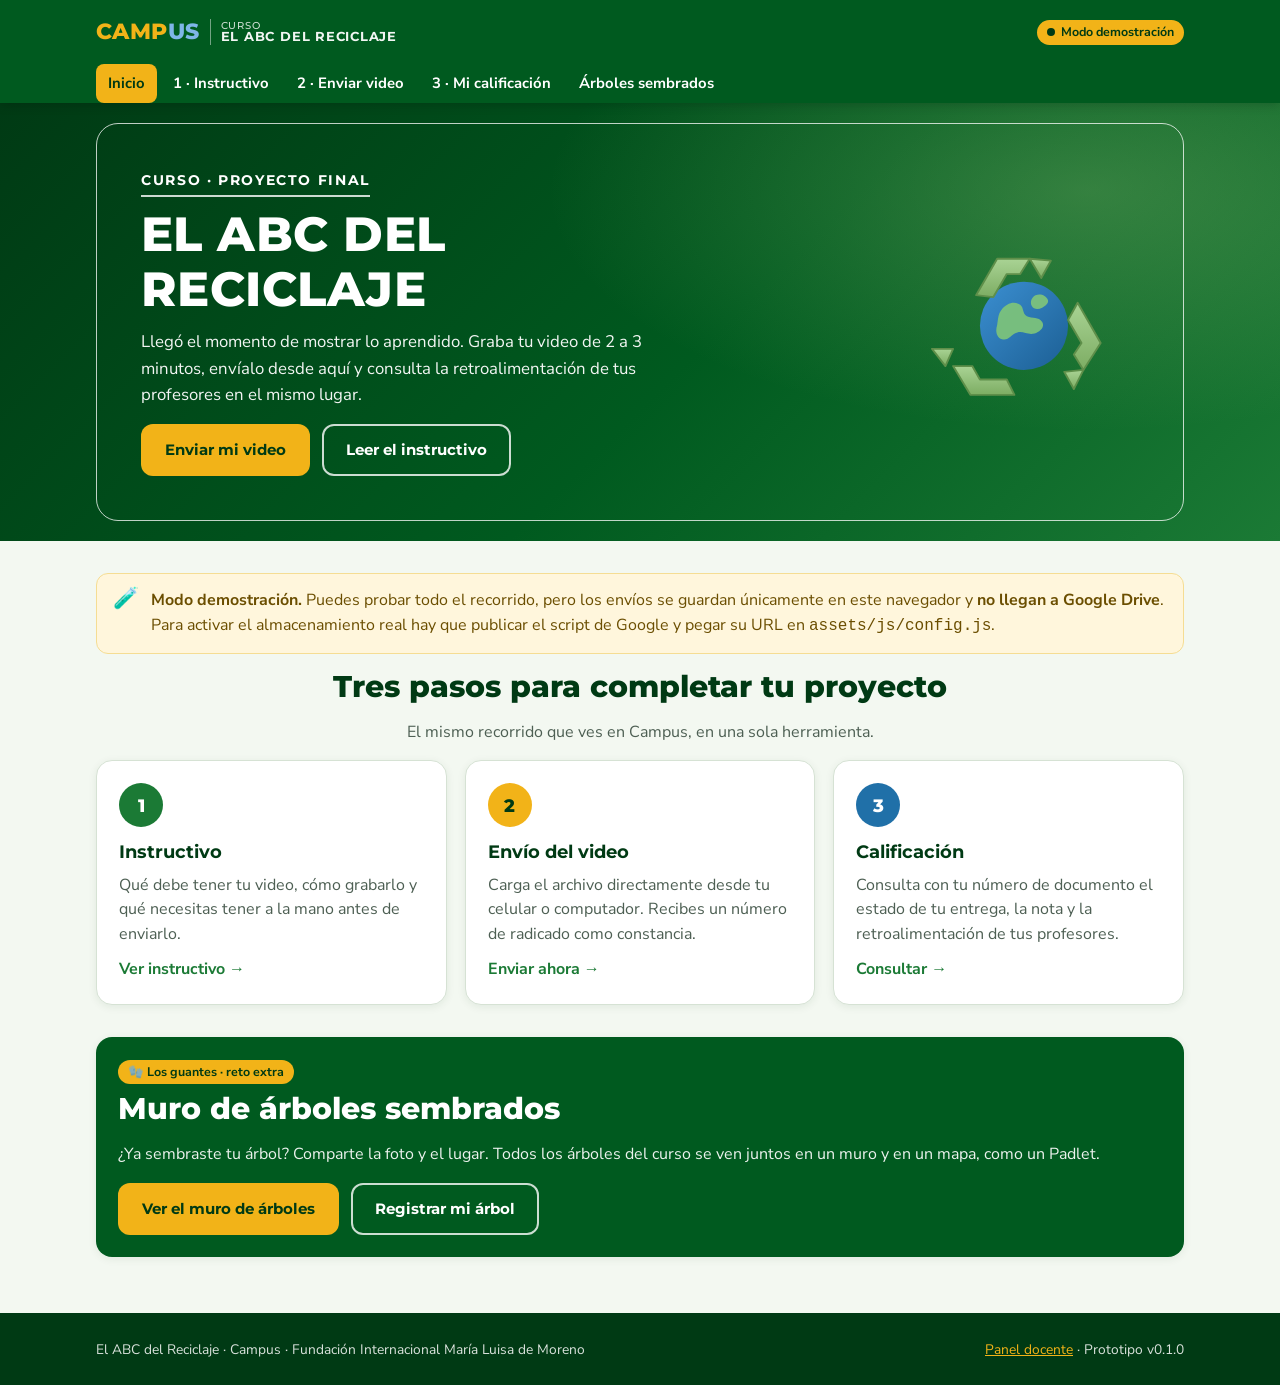
==== index.html @ ba737701 "Prototipo inicial: entrega de videos del proyecto final, calificación, muro de árboles y backend App" ====
<!doctype html>
<html lang="es">
<head>
  <meta charset="utf-8">
  <meta name="viewport" content="width=device-width, initial-scale=1">
  <title>Proyecto Final · El ABC del Reciclaje</title>
  <meta name="description" content="Entrega del video del proyecto final del curso El ABC del Reciclaje: instructivo, envío y consulta de calificación.">
  <link rel="icon" href="assets/img/favicon.svg" type="image/svg+xml">
  <link rel="preconnect" href="https://fonts.googleapis.com">
  <link rel="preconnect" href="https://fonts.gstatic.com" crossorigin>
  <link href="https://fonts.googleapis.com/css2?family=Montserrat:wght@600;700;800&family=Nunito+Sans:wght@400;600;700&display=swap" rel="stylesheet">
  <link rel="stylesheet" href="assets/css/styles.css">
</head>
<body>
  <a class="salto-contenido" href="#contenido">Ir al contenido</a>
  <header class="cabecera" data-cabecera></header>

  <main id="contenido">
    <section class="heroe">
      <div class="contenedor">
        <div class="heroe__marco">
          <div>
            <span class="heroe__sobretitulo">Curso · Proyecto final</span>
            <h1>El ABC del<br>Reciclaje</h1>
            <p>Llegó el momento de mostrar lo aprendido. Graba tu video de 2 a 3 minutos, envíalo desde aquí y consulta la retroalimentación de tus profesores en el mismo lugar.</p>
            <div class="heroe__acciones">
              <a class="btn btn--acento" href="envio.html">Enviar mi video</a>
              <a class="btn btn--contorno" href="instructivo.html">Leer el instructivo</a>
            </div>
          </div>
          <img class="heroe__icono" src="assets/img/reciclaje.svg" alt="">
        </div>
      </div>
    </section>

    <section class="seccion">
      <div class="contenedor">
        <div data-aviso-modo></div>
        <div data-fecha-limite></div>
        <h2 class="texto-centro">Tres pasos para completar tu proyecto</h2>
        <p class="texto-centro texto-suave mb-2">El mismo recorrido que ves en Campus, en una sola herramienta.</p>
        <div class="rejilla rejilla--3">
          <a class="tarjeta paso" href="instructivo.html">
            <span class="paso__numero">1</span>
            <h3>Instructivo</h3>
            <p>Qué debe tener tu video, cómo grabarlo y qué necesitas tener a la mano antes de enviarlo.</p>
            <span class="paso__cta">Ver instructivo →</span>
          </a>
          <a class="tarjeta paso" href="envio.html">
            <span class="paso__numero paso__numero--acento">2</span>
            <h3>Envío del video</h3>
            <p>Carga el archivo directamente desde tu celular o computador. Recibes un número de radicado como constancia.</p>
            <span class="paso__cta">Enviar ahora →</span>
          </a>
          <a class="tarjeta paso" href="calificacion.html">
            <span class="paso__numero paso__numero--azul">3</span>
            <h3>Calificación</h3>
            <p>Consulta con tu número de documento el estado de tu entrega, la nota y la retroalimentación de tus profesores.</p>
            <span class="paso__cta">Consultar →</span>
          </a>
        </div>
      </div>
    </section>

    <section class="seccion" style="padding-top:0">
      <div class="contenedor">
        <div class="tarjeta tarjeta--verde" style="display:grid;gap:16px;grid-template-columns:1fr;align-items:center">
          <div>
            <span class="chip chip--demo" style="margin-bottom:8px">🧤 Los guantes · reto extra</span>
            <h2>Muro de árboles sembrados</h2>
            <p style="margin:0;opacity:.92">¿Ya sembraste tu árbol? Comparte la foto y el lugar. Todos los árboles del curso se ven juntos en un muro y en un mapa, como un Padlet.</p>
          </div>
          <div class="acciones">
            <a class="btn btn--acento" href="arboles.html">Ver el muro de árboles</a>
            <a class="btn btn--contorno" href="arboles.html#registrar">Registrar mi árbol</a>
          </div>
        </div>
      </div>
    </section>
  </main>

  <footer class="pie-pagina" data-pie></footer>

  <script src="assets/js/config.js"></script>
  <script src="assets/js/demo-store.js"></script>
  <script src="assets/js/api.js"></script>
  <script src="assets/js/ui.js"></script>
  <script>
    (async function () {
      const estado = await UI.iniciarPagina("inicio");
      const C = window.ABC_CONFIG;
      const aviso = document.querySelector("[data-aviso-modo]");
      if (estado.modo === "demo") {
        aviso.innerHTML = '<div class="aviso aviso--alerta mb-2"><span class="aviso__icono">🧪</span><div><p><strong>Modo demostración.</strong> Puedes probar todo el recorrido, pero los envíos se guardan únicamente en este navegador y <strong>no llegan a Google Drive</strong>. Para activar el almacenamiento real hay que publicar el script de Google y pegar su URL en <code>assets/js/config.js</code>.</p></div></div>';
      } else if (estado.modo === "error") {
        aviso.innerHTML = '<div class="aviso aviso--error mb-2"><span class="aviso__icono">⚠️</span><div><p><strong>No se pudo contactar el servidor de envíos.</strong> Puedes leer el instructivo; intenta enviar más tarde.</p></div></div>';
      }
      if (C.FECHA_LIMITE) {
        const f = new Date(C.FECHA_LIMITE);
        if (!isNaN(f)) {
          document.querySelector("[data-fecha-limite]").innerHTML =
            '<div class="aviso aviso--info mb-2"><span class="aviso__icono">📅</span><div><p><strong>Fecha límite de entrega:</strong> ' +
            f.toLocaleDateString("es-CO", { weekday: "long", year: "numeric", month: "long", day: "numeric" }) + '.</p></div></div>';
        }
      }
    })();
  </script>
</body>
</html>
---- assets/css/styles.css ----
/* ==========================================================================
   El ABC del Reciclaje · Proyecto Final
   Línea gráfica tomada del banner del curso (Campus · FIMLM):
   verde profundo de fondo, titulares blancos en mayúscula sostenida,
   amarillo y azul del wordmark "CAMPUS", verde claro del símbolo de reciclaje.
   ========================================================================== */

:root {
  /* Paleta */
  --verde-900: #003a14;
  --verde-800: #004a1a;
  --verde-700: #005a1f;   /* fondo del banner */
  --verde-600: #1b7a35;
  --verde-500: #2a9447;
  --verde-300: #88b870;   /* flechas del símbolo de reciclaje */
  --verde-200: #bfe0b0;
  --verde-100: #e4f2dd;
  --verde-50:  #f3f8f1;
  --amarillo:  #f2b318;   /* "CAMP" del wordmark */
  --amarillo-oscuro: #c98e07;
  --azul:      #2070a8;   /* "US" del wordmark y el globo */
  --azul-claro:#e3eef8;
  --rojo:      #c0392b;
  --rojo-claro:#fbe9e7;
  --naranja:   #d9741c;
  --naranja-claro:#fdf0e2;
  --blanco:    #ffffff;
  --crema:     #f8f8f8;
  --texto:     #14261a;
  --texto-suave:#4d5f53;
  --borde:     #d6e2d4;
  --sombra:    0 6px 24px rgba(0, 58, 20, 0.10);
  --sombra-suave: 0 2px 8px rgba(0, 58, 20, 0.08);
  --radio:     16px;
  --radio-sm:  10px;
  --fuente-titulo: "Montserrat", "Segoe UI", Arial, sans-serif;
  --fuente-texto: "Nunito Sans", "Segoe UI", Arial, sans-serif;
  --ancho-max: 1120px;
  --gutter: 16px;
}

*,
*::before,
*::after { box-sizing: border-box; }

html { scroll-behavior: smooth; -webkit-text-size-adjust: 100%; }

body {
  margin: 0;
  overflow-x: hidden;
  font-family: var(--fuente-texto);
  font-size: 16px;
  line-height: 1.55;
  color: var(--texto);
  background: var(--verde-50);
  min-height: 100vh;
  display: flex;
  flex-direction: column;
}

h1, h2, h3, h4 {
  font-family: var(--fuente-titulo);
  line-height: 1.15;
  margin: 0 0 0.5em;
  color: var(--verde-900);
}
h1 { font-size: clamp(1.9rem, 4.5vw, 3rem); font-weight: 800; text-transform: uppercase; letter-spacing: 0.01em; }
h2 { font-size: clamp(1.4rem, 3vw, 1.9rem); font-weight: 800; }
h3 { font-size: 1.15rem; font-weight: 700; }
p { margin: 0 0 1em; }
a { color: var(--verde-600); }
a:hover { color: var(--verde-800); }
img { max-width: 100%; height: auto; display: block; }

.oculto, [hidden] { display: none !important; }
.sr-only {
  position: absolute; width: 1px; height: 1px; padding: 0; margin: -1px;
  overflow: hidden; clip: rect(0, 0, 0, 0); white-space: nowrap; border: 0;
}
.salto-contenido {
  position: absolute; left: -999px; top: 8px; background: var(--amarillo);
  color: var(--verde-900); padding: 8px 14px; border-radius: 8px; z-index: 1000; font-weight: 700;
}
.salto-contenido:focus { left: 8px; }

.contenedor {
  width: 100%;
  max-width: var(--ancho-max);
  margin: 0 auto;
  padding-left: var(--gutter);
  padding-right: var(--gutter);
}

main { flex: 1; }
.seccion { padding: 32px 0; }
.seccion--estrecha { max-width: 760px; margin: 0 auto; }

/* --------------------------------------------------------------------------
   Cabecera
   -------------------------------------------------------------------------- */
.cabecera {
  background: var(--verde-700);
  color: var(--blanco);
  position: sticky;
  top: 0;
  z-index: 50;
  box-shadow: 0 2px 10px rgba(0,0,0,0.18);
}
.cabecera__barra {
  display: flex; align-items: center; justify-content: space-between;
  gap: 16px; min-height: 64px;
}
.marca {
  display: flex; align-items: center; gap: 10px; text-decoration: none; color: var(--blanco); min-width: 0; flex: 1 1 auto;
}
.cabecera__acciones { display: flex; align-items: center; gap: 8px; flex-shrink: 0; }
.chip__corto { display: none; }
@media (max-width: 520px) {
  .marca { gap: 8px; }
  .marca__wordmark { font-size: 1.1rem; }
  .marca__curso { font-size: 0.66rem; }
  .chip { font-size: 0.72rem; padding: 3px 8px; white-space: nowrap; }
  .chip__largo { display: none; }
  .chip__corto { display: inline; }
}
.marca__wordmark {
  font-family: var(--fuente-titulo); font-weight: 800; font-size: 1.35rem; letter-spacing: 0.02em; line-height: 1;
}
.marca__wordmark .camp { color: var(--amarillo); }
.marca__wordmark .us   { color: #7fb6e8; }
.marca__sep { width: 1px; height: 26px; background: rgba(255,255,255,0.45); }
.marca__curso {
  font-family: var(--fuente-titulo); font-weight: 700; font-size: 0.8rem; text-transform: uppercase;
  letter-spacing: 0.06em; line-height: 1.1; opacity: 0.95;
}
.marca__curso small { display: block; font-weight: 500; letter-spacing: 0.08em; font-size: 0.62rem; opacity: 0.85; }
.marca__logo { width: 34px; height: 34px; border-radius: 50%; background: var(--blanco); object-fit: contain; }

.nav { display: none; }
.nav__lista { list-style: none; margin: 0; padding: 0; display: flex; gap: 4px; }
.nav__enlace {
  display: inline-block; padding: 8px 12px; border-radius: 8px; color: var(--blanco);
  text-decoration: none; font-weight: 700; font-size: 0.93rem;
}
.nav__enlace:hover { background: rgba(255,255,255,0.12); color: var(--blanco); }
.nav__enlace[aria-current="page"] { background: var(--amarillo); color: var(--verde-900); }

.menu-boton {
  display: inline-flex; align-items: center; justify-content: center;
  width: 44px; height: 44px; border-radius: 10px; border: 1px solid rgba(255,255,255,0.4);
  background: transparent; color: var(--blanco); cursor: pointer;
}
.menu-boton svg { width: 24px; height: 24px; }

.nav--abierta { display: block; padding-bottom: 12px; }
.nav--abierta .nav__lista { flex-direction: column; }
.nav--abierta .nav__enlace { display: block; }

@media (min-width: 880px) {
  .nav { display: block; }
  .menu-boton { display: none; }
}

/* Chip de estado de conexión */
.chip {
  display: inline-flex; align-items: center; gap: 6px; padding: 4px 10px;
  border-radius: 999px; font-size: 0.78rem; font-weight: 700; line-height: 1.3;
}
.chip__punto { width: 8px; height: 8px; border-radius: 50%; background: currentColor; }
.chip--demo { background: var(--amarillo); color: var(--verde-900); }
.chip--ok   { background: var(--verde-200); color: var(--verde-900); }
.chip--error{ background: var(--rojo-claro); color: var(--rojo); }

/* --------------------------------------------------------------------------
   Héroe (inspirado en el banner con marco blanco redondeado)
   -------------------------------------------------------------------------- */
.heroe {
  background:
    radial-gradient(900px 400px at 85% 20%, rgba(136,184,112,0.35), transparent 60%),
    linear-gradient(135deg, var(--verde-900) 0%, var(--verde-700) 55%, var(--verde-600) 100%);
  color: var(--blanco);
  padding: 20px 0;
}
.heroe__marco {
  border: 1.5px solid rgba(255,255,255,0.75);
  border-radius: 22px;
  padding: clamp(22px, 4vw, 44px);
  display: grid;
  gap: 24px;
  align-items: center;
}
.heroe__sobretitulo {
  display: inline-block; font-family: var(--fuente-titulo); font-weight: 700; font-size: 0.85rem;
  letter-spacing: 0.12em; text-transform: uppercase; padding-bottom: 4px;
  border-bottom: 2px solid rgba(255,255,255,0.8); margin-bottom: 10px;
}
.heroe h1 { color: var(--blanco); margin-bottom: 12px; }
.heroe p { font-size: 1.05rem; max-width: 56ch; opacity: 0.95; }
.heroe__acciones { display: flex; flex-wrap: wrap; gap: 12px; margin-top: 8px; }
.heroe__icono { width: min(230px, 50vw); margin: 0 auto; }
@media (min-width: 780px) {
  .heroe__marco { grid-template-columns: 1.4fr 1fr; }
  .heroe__icono { margin: 0 0 0 auto; }
}

/* --------------------------------------------------------------------------
   Botones
   -------------------------------------------------------------------------- */
.btn {
  display: inline-flex; align-items: center; justify-content: center; gap: 8px;
  padding: 12px 22px; border-radius: 12px; border: 2px solid transparent;
  font-family: var(--fuente-titulo); font-weight: 700; font-size: 0.95rem;
  text-decoration: none; cursor: pointer; transition: transform .08s ease, box-shadow .15s ease, background .15s ease;
  min-height: 46px;
}
.btn:active { transform: translateY(1px); }
.btn:focus-visible { outline: 3px solid var(--azul); outline-offset: 2px; }
.btn:disabled, .btn[aria-disabled="true"] { opacity: 0.55; cursor: not-allowed; }
.btn--primario { background: var(--verde-600); color: var(--blanco); }
.btn--primario:hover { background: var(--verde-700); color: var(--blanco); box-shadow: var(--sombra-suave); }
.btn--acento { background: var(--amarillo); color: var(--verde-900); }
.btn--acento:hover { background: #ffc531; color: var(--verde-900); box-shadow: var(--sombra-suave); }
.btn--contorno { background: transparent; color: var(--blanco); border-color: rgba(255,255,255,0.8); }
.btn--contorno:hover { background: rgba(255,255,255,0.12); color: var(--blanco); }
.btn--secundario { background: var(--blanco); color: var(--verde-700); border-color: var(--verde-200); }
.btn--secundario:hover { background: var(--verde-100); color: var(--verde-900); }
.btn--peligro { background: var(--rojo-claro); color: var(--rojo); }
.btn--pequeno { padding: 8px 14px; min-height: 36px; font-size: 0.85rem; border-radius: 9px; }
.btn--bloque { width: 100%; }
.btn svg { width: 18px; height: 18px; }

/* --------------------------------------------------------------------------
   Tarjetas y pasos
   -------------------------------------------------------------------------- */
.tarjeta {
  background: var(--blanco); border-radius: var(--radio); box-shadow: var(--sombra-suave);
  padding: 22px; border: 1px solid var(--borde);
}
.tarjeta--destacada { border-top: 5px solid var(--amarillo); }
.tarjeta--verde { background: var(--verde-700); color: var(--blanco); border: none; }
.tarjeta--verde h2, .tarjeta--verde h3 { color: var(--blanco); }

.rejilla { display: grid; gap: 18px; }
.rejilla--3 { grid-template-columns: 1fr; }
.rejilla--2 { grid-template-columns: 1fr; }
@media (min-width: 680px) { .rejilla--3 { grid-template-columns: repeat(3, 1fr); } .rejilla--2 { grid-template-columns: repeat(2, 1fr); } }

.paso {
  position: relative; display: flex; flex-direction: column; gap: 10px; height: 100%;
  text-decoration: none; color: var(--texto); transition: transform .12s ease, box-shadow .12s ease;
}
.paso:hover { transform: translateY(-3px); box-shadow: var(--sombra); color: var(--texto); }
.paso__numero {
  width: 44px; height: 44px; border-radius: 50%; display: grid; place-items: center;
  background: var(--verde-600); color: var(--blanco); font-family: var(--fuente-titulo); font-weight: 800; font-size: 1.1rem;
}
.paso__numero--acento { background: var(--amarillo); color: var(--verde-900); }
.paso__numero--azul { background: var(--azul); }
.paso h3 { margin: 4px 0 0; }
.paso p { color: var(--texto-suave); margin: 0; }
.paso__cta { margin-top: auto; font-weight: 700; color: var(--verde-600); }

/* Insignias de la estrategia de "cobertura" */
.insignias { display: grid; grid-template-columns: repeat(3, 1fr); gap: 12px; }
@media (min-width: 680px) { .insignias { grid-template-columns: repeat(6, 1fr); } }
.insignia {
  background: var(--verde-100); border-radius: 14px; padding: 14px 10px; text-align: center;
  border: 1px solid var(--verde-200);
}
.insignia--activa { background: var(--amarillo); border-color: var(--amarillo-oscuro); }
.insignia__icono { font-size: 1.8rem; line-height: 1; margin-bottom: 6px; }
.insignia strong { display: block; font-family: var(--fuente-titulo); font-size: 0.82rem; color: var(--verde-900); }
.insignia span { font-size: 0.74rem; color: var(--texto-suave); line-height: 1.3; display: block; }

/* --------------------------------------------------------------------------
   Formularios
   -------------------------------------------------------------------------- */
.formulario { display: grid; gap: 18px; }
.campo { display: grid; gap: 6px; }
.campo label, .campo > .etiqueta { font-weight: 700; font-size: 0.93rem; color: var(--verde-900); }
.campo .ayuda { font-size: 0.82rem; color: var(--texto-suave); margin: 0; }
.campo .obligatorio { color: var(--rojo); margin-left: 2px; }
.campo input[type="text"], .campo input[type="email"], .campo input[type="tel"], .campo input[type="url"],
.campo input[type="number"], .campo input[type="password"], .campo select, .campo textarea {
  width: 100%; padding: 12px 14px; border: 1.5px solid var(--borde); border-radius: var(--radio-sm);
  font: inherit; color: var(--texto); background: var(--blanco); min-height: 46px;
  transition: border-color .12s ease, box-shadow .12s ease;
}
.campo textarea { min-height: 100px; resize: vertical; }
.campo input:focus, .campo select:focus, .campo textarea:focus {
  outline: none; border-color: var(--verde-500); box-shadow: 0 0 0 3px rgba(42,148,71,0.18);
}
.campo input[aria-invalid="true"], .campo select[aria-invalid="true"], .campo textarea[aria-invalid="true"] {
  border-color: var(--rojo); box-shadow: 0 0 0 3px rgba(192,57,43,0.12);
}
.campo .error { color: var(--rojo); font-size: 0.83rem; font-weight: 600; margin: 0; min-height: 1em; }
.campo--fila { display: grid; gap: 18px; }
@media (min-width: 640px) { .campo--fila { grid-template-columns: 1fr 1fr; } }
.campo--check { display: flex; gap: 10px; align-items: flex-start; }
.campo--check input { width: 20px; height: 20px; margin-top: 3px; accent-color: var(--verde-600); flex-shrink: 0; }
.campo--check label { font-weight: 600; }

/* Selector de tipo de entrega */
.opciones { display: grid; gap: 10px; grid-template-columns: 1fr 1fr; }
.opcion {
  border: 2px solid var(--borde); border-radius: 12px; padding: 12px; cursor: pointer; text-align: center;
  background: var(--blanco); font-weight: 700; color: var(--texto-suave); display: flex; flex-direction: column; gap: 4px; align-items: center;
}
.opcion input { position: absolute; opacity: 0; }
.opcion--activa { border-color: var(--verde-600); background: var(--verde-100); color: var(--verde-900); }
.opcion small { font-weight: 500; font-size: 0.78rem; }

/* Zona de arrastre de archivo */
.zona-archivo {
  border: 2px dashed var(--verde-300); border-radius: 14px; padding: 26px 18px; text-align: center;
  background: var(--verde-50); cursor: pointer; transition: background .12s ease, border-color .12s ease;
}
.zona-archivo:hover, .zona-archivo--sobre { background: var(--verde-100); border-color: var(--verde-600); }
.zona-archivo input { display: none; }
.zona-archivo__icono { font-size: 2rem; margin-bottom: 6px; }
.zona-archivo strong { display: block; color: var(--verde-900); }
.zona-archivo span { color: var(--texto-suave); font-size: 0.88rem; }
.archivo-seleccionado {
  display: flex; align-items: center; justify-content: space-between; gap: 10px;
  background: var(--blanco); border: 1px solid var(--borde); border-radius: 12px; padding: 10px 14px; margin-top: 10px;
}
.archivo-seleccionado strong { word-break: break-all; }
.archivo-seleccionado small { color: var(--texto-suave); display: block; }

/* Progreso */
.progreso { display: grid; gap: 8px; }
.progreso__barra { height: 14px; background: var(--verde-100); border-radius: 999px; overflow: hidden; }
.progreso__relleno { height: 100%; width: 0; background: linear-gradient(90deg, var(--verde-500), var(--verde-300)); transition: width .25s ease; }
.progreso__texto { display: flex; justify-content: space-between; font-size: 0.88rem; color: var(--texto-suave); font-weight: 600; }

/* Avisos */
.aviso { border-radius: 12px; padding: 14px 16px; display: flex; gap: 12px; align-items: flex-start; border: 1px solid transparent; }
.aviso__icono { font-size: 1.3rem; line-height: 1; flex-shrink: 0; }
.aviso p { margin: 0; }
.aviso p + p { margin-top: 6px; }
.aviso--info { background: var(--azul-claro); border-color: #bcd4ec; color: #163f63; }
.aviso--exito { background: var(--verde-100); border-color: var(--verde-200); color: var(--verde-900); }
.aviso--alerta { background: #fff6dc; border-color: #f5dd93; color: #6b4e00; }
.aviso--error { background: var(--rojo-claro); border-color: #f1c4bd; color: #7a1f14; }
.aviso a { color: inherit; font-weight: 700; }

/* Confirmación de envío */
.confirmacion { text-align: center; display: grid; gap: 12px; justify-items: center; }
.confirmacion__icono { width: 84px; height: 84px; border-radius: 50%; background: var(--verde-100); display: grid; place-items: center; font-size: 2.4rem; }
.radicado {
  font-family: var(--fuente-titulo); font-weight: 800; font-size: 1.6rem; letter-spacing: 0.08em;
  background: var(--verde-900); color: var(--amarillo); padding: 10px 18px; border-radius: 12px; display: inline-block;
}

/* Estado de entrega */
.estado { display: inline-flex; align-items: center; gap: 6px; padding: 4px 12px; border-radius: 999px; font-weight: 700; font-size: 0.82rem; }
.estado--recibido { background: var(--azul-claro); color: var(--azul); }
.estado--revision { background: #fff6dc; color: #8a6400; }
.estado--calificado { background: var(--verde-200); color: var(--verde-900); }
.estado--iniciado, .estado--incompleto { background: #eee; color: #555; }
.estado--devuelto { background: var(--naranja-claro); color: var(--naranja); }

.resultado-calificacion { display: grid; gap: 14px; }
.resultado-calificacion__cabecera { display: flex; flex-wrap: wrap; gap: 10px; justify-content: space-between; align-items: center; }
.nota { font-family: var(--fuente-titulo); font-weight: 800; font-size: 2.6rem; color: var(--verde-700); line-height: 1; }
.nota small { font-size: 1rem; color: var(--texto-suave); font-weight: 600; }
.retro { background: var(--verde-50); border-left: 4px solid var(--amarillo); padding: 14px 16px; border-radius: 0 12px 12px 0; white-space: pre-wrap; }
.meta { font-size: 0.85rem; color: var(--texto-suave); display: flex; flex-wrap: wrap; gap: 6px 16px; }

/* --------------------------------------------------------------------------
   Galería de árboles y mapa
   -------------------------------------------------------------------------- */
.galeria { display: grid; gap: 14px; grid-template-columns: repeat(auto-fill, minmax(190px, 1fr)); }
.arbol {
  background: var(--blanco); border-radius: 14px; overflow: hidden; border: 1px solid var(--borde);
  box-shadow: var(--sombra-suave); display: flex; flex-direction: column;
}
.arbol__foto { aspect-ratio: 4 / 3; width: 100%; object-fit: cover; background: var(--verde-100); }
.arbol__cuerpo { padding: 12px; display: grid; gap: 4px; }
.arbol__cuerpo strong { font-family: var(--fuente-titulo); font-size: 0.92rem; color: var(--verde-900); }
.arbol__lugar { font-size: 0.8rem; color: var(--texto-suave); }
.arbol__mensaje { font-size: 0.86rem; margin: 0; }
.mapa { height: 380px; border-radius: var(--radio); overflow: hidden; border: 1px solid var(--borde); background: var(--verde-100); z-index: 0; }
.contador { display: flex; flex-wrap: wrap; gap: 14px; }
.contador__item { background: var(--blanco); border: 1px solid var(--borde); border-radius: 12px; padding: 12px 18px; min-width: 140px; }
.contador__item strong { display: block; font-family: var(--fuente-titulo); font-size: 1.6rem; color: var(--verde-700); line-height: 1.1; }
.contador__item span { font-size: 0.82rem; color: var(--texto-suave); }

/* --------------------------------------------------------------------------
   Panel docente
   -------------------------------------------------------------------------- */
.filtros { display: grid; gap: 12px; }
@media (min-width: 720px) { .filtros { grid-template-columns: 2fr 1fr 1fr auto; align-items: end; } }
.tabla-contenedor { overflow-x: auto; border-radius: 12px; border: 1px solid var(--borde); background: var(--blanco); }
table.tabla { width: 100%; border-collapse: collapse; font-size: 0.9rem; min-width: 760px; }
.tabla th, .tabla td { padding: 10px 12px; text-align: left; border-bottom: 1px solid var(--borde); vertical-align: top; }
.tabla th { background: var(--verde-50); font-family: var(--fuente-titulo); font-size: 0.78rem; text-transform: uppercase; letter-spacing: 0.04em; color: var(--verde-900); }
.tabla tr:hover td { background: #fafcf9; }
.tabla td .btn { white-space: nowrap; }

/* Modal */
.modal { position: fixed; inset: 0; background: rgba(0, 30, 10, 0.55); display: grid; place-items: center; padding: 16px; z-index: 100; }
.modal__caja { background: var(--blanco); border-radius: var(--radio); width: 100%; max-width: 640px; max-height: 92vh; overflow: auto; padding: 22px; box-shadow: var(--sombra); }
.modal__cabecera { display: flex; justify-content: space-between; align-items: flex-start; gap: 12px; margin-bottom: 10px; }
.modal__cerrar { background: transparent; border: 0; font-size: 1.6rem; cursor: pointer; line-height: 1; color: var(--texto-suave); }

/* --------------------------------------------------------------------------
   Misceláneo
   -------------------------------------------------------------------------- */
.lista-pasos { counter-reset: paso; list-style: none; padding: 0; margin: 0; display: grid; gap: 14px; }
.lista-pasos li { position: relative; padding-left: 48px; }
.lista-pasos li::before {
  counter-increment: paso; content: counter(paso);
  position: absolute; left: 0; top: 0; width: 34px; height: 34px; border-radius: 50%;
  background: var(--amarillo); color: var(--verde-900); font-family: var(--fuente-titulo); font-weight: 800;
  display: grid; place-items: center;
}
.lista-pasos li strong { display: block; color: var(--verde-900); }
.lista-check { list-style: none; padding: 0; margin: 0; display: grid; gap: 8px; }
.lista-check li { padding-left: 28px; position: relative; }
.lista-check li::before { content: "✔"; position: absolute; left: 0; color: var(--verde-500); font-weight: 800; }
.borrador {
  display: inline-block; background: var(--naranja-claro); color: var(--naranja); font-size: 0.75rem; font-weight: 700;
  padding: 3px 8px; border-radius: 6px; text-transform: uppercase; letter-spacing: 0.05em; vertical-align: middle;
}
.detalle { border: 1px solid var(--borde); border-radius: 12px; background: var(--blanco); }
.detalle summary { padding: 14px 16px; cursor: pointer; font-weight: 700; color: var(--verde-900); font-family: var(--fuente-titulo); }
.detalle[open] summary { border-bottom: 1px solid var(--borde); }
.detalle__cuerpo { padding: 14px 16px; }
.acciones { display: flex; flex-wrap: wrap; gap: 12px; align-items: center; }
.texto-suave { color: var(--texto-suave); }
.texto-centro { text-align: center; }
.mt-0 { margin-top: 0; } .mt-1 { margin-top: 8px; } .mt-2 { margin-top: 16px; } .mt-3 { margin-top: 24px; }
.mb-0 { margin-bottom: 0; } .mb-2 { margin-bottom: 16px; }
.pie-pagina { background: var(--verde-900); color: rgba(255,255,255,0.85); padding: 26px 0; font-size: 0.86rem; margin-top: 24px; }
.pie-pagina a { color: var(--amarillo); }
.pie-pagina__filas { display: flex; flex-wrap: wrap; gap: 10px 24px; justify-content: space-between; align-items: center; }

/* Toasts */
.toasts { position: fixed; right: 16px; bottom: 16px; display: grid; gap: 10px; z-index: 200; max-width: min(360px, calc(100vw - 32px)); }
.toast {
  background: var(--verde-900); color: var(--blanco); padding: 12px 16px; border-radius: 12px; box-shadow: var(--sombra);
  font-weight: 600; font-size: 0.92rem; animation: toast-entrada .2s ease;
}
.toast--exito { background: var(--verde-600); }
.toast--error { background: var(--rojo); }
.toast--alerta { background: var(--amarillo-oscuro); }
@keyframes toast-entrada { from { opacity: 0; transform: translateY(8px); } to { opacity: 1; transform: none; } }

/* Spinner */
.spinner { width: 18px; height: 18px; border: 3px solid rgba(255,255,255,0.35); border-top-color: currentColor; border-radius: 50%; animation: giro .8s linear infinite; display: inline-block; }
.spinner--oscuro { border-color: rgba(0,58,20,0.2); border-top-color: var(--verde-700); }
@keyframes giro { to { transform: rotate(360deg); } }

@media print { .cabecera, .pie-pagina, .toasts { display: none; } }
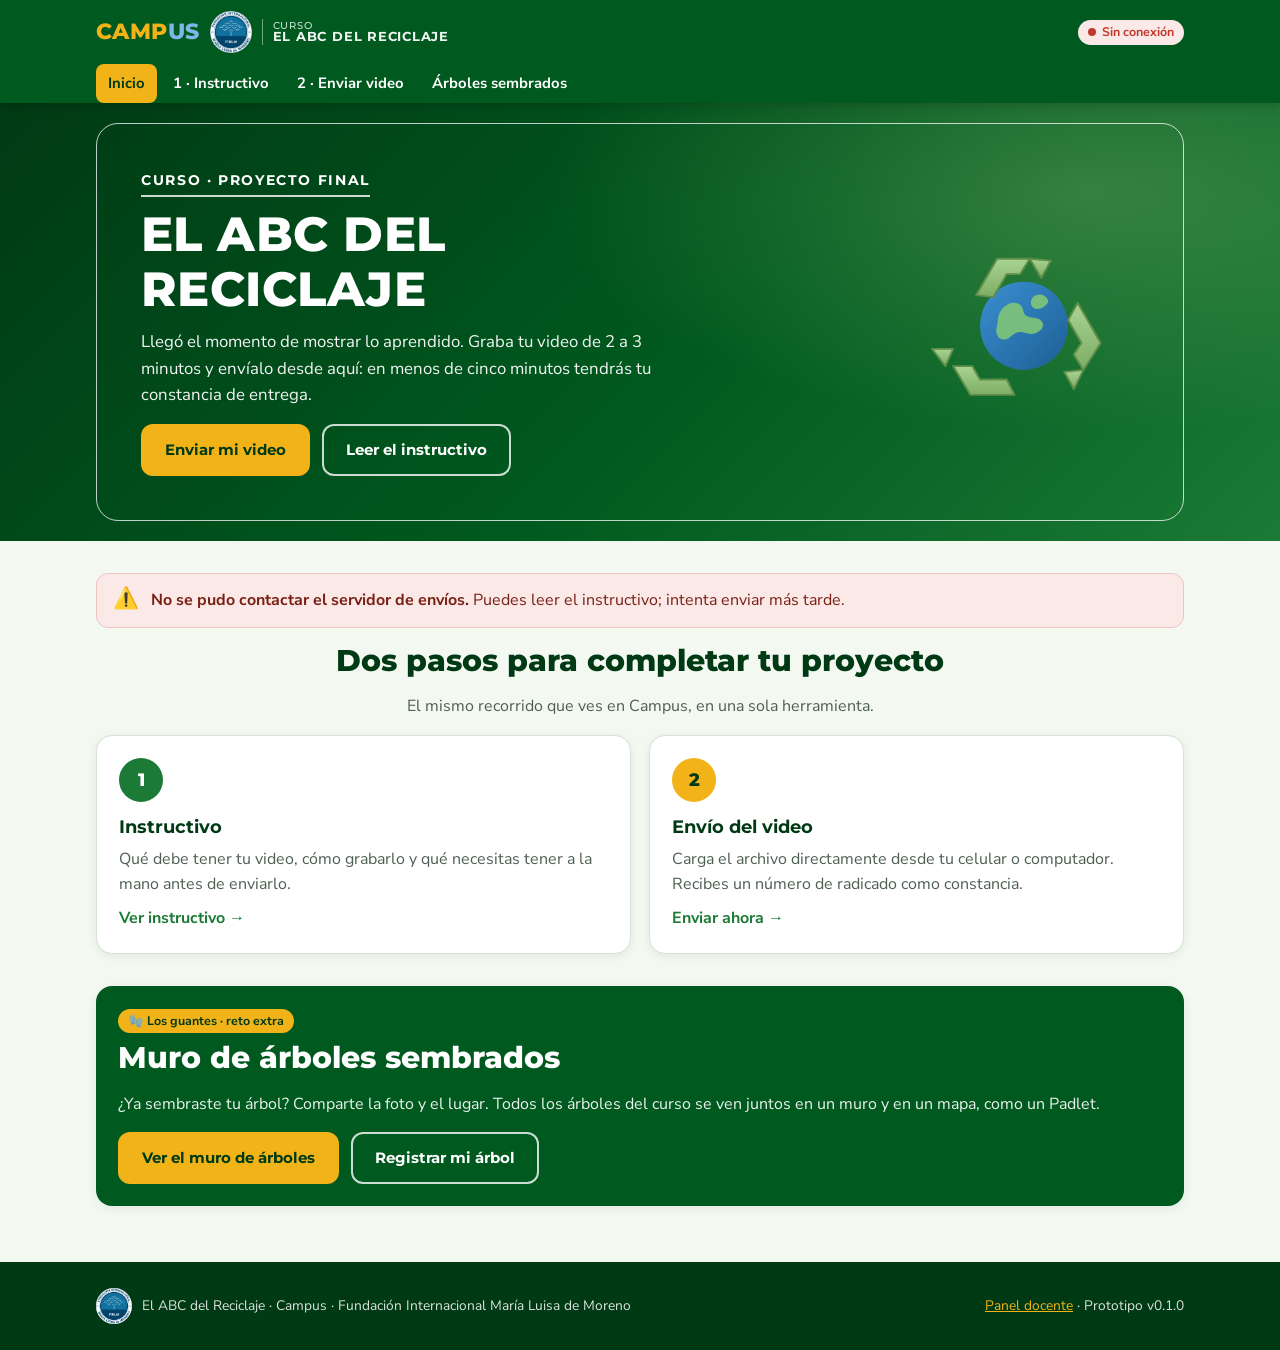
==== commit 67ab3dcf: "Ocultar la calificación (se gestiona en Campus): menú, paso 3, consulta y panel docente Co-Authored-" ====
--- a/index.html
+++ b/index.html
@@ -22,7 +22,7 @@
           <div>
             <span class="heroe__sobretitulo">Curso · Proyecto final</span>
             <h1>El ABC del<br>Reciclaje</h1>
-            <p>Llegó el momento de mostrar lo aprendido. Graba tu video de 2 a 3 minutos, envíalo desde aquí y consulta la retroalimentación de tus profesores en el mismo lugar.</p>
+            <p>Llegó el momento de mostrar lo aprendido. Graba tu video de 2 a 3 minutos y envíalo desde aquí: en menos de cinco minutos tendrás tu constancia de entrega.</p>
             <div class="heroe__acciones">
               <a class="btn btn--acento" href="envio.html">Enviar mi video</a>
               <a class="btn btn--contorno" href="instructivo.html">Leer el instructivo</a>
@@ -37,9 +37,9 @@
       <div class="contenedor">
         <div data-aviso-modo></div>
         <div data-fecha-limite></div>
-        <h2 class="texto-centro">Tres pasos para completar tu proyecto</h2>
+        <h2 class="texto-centro"><span data-calificacion>Tres pasos</span><span data-sin-calificacion hidden>Dos pasos</span> para completar tu proyecto</h2>
         <p class="texto-centro texto-suave mb-2">El mismo recorrido que ves en Campus, en una sola herramienta.</p>
-        <div class="rejilla rejilla--3">
+        <div class="rejilla rejilla--3" data-rejilla-pasos>
           <a class="tarjeta paso" href="instructivo.html">
             <span class="paso__numero">1</span>
             <h3>Instructivo</h3>
@@ -52,7 +52,7 @@
             <p>Carga el archivo directamente desde tu celular o computador. Recibes un número de radicado como constancia.</p>
             <span class="paso__cta">Enviar ahora →</span>
           </a>
-          <a class="tarjeta paso" href="calificacion.html">
+          <a class="tarjeta paso" href="calificacion.html" data-calificacion>
             <span class="paso__numero paso__numero--azul">3</span>
             <h3>Calificación</h3>
             <p>Consulta con tu número de documento el estado de tu entrega, la nota y la retroalimentación de tus profesores.</p>
@@ -87,8 +87,9 @@
   <script src="assets/js/ui.js"></script>
   <script>
     (async function () {
+      const C = window.ABC_CONFIG;
+      if (!C.MOSTRAR_CALIFICACION) document.querySelector("[data-rejilla-pasos]").classList.replace("rejilla--3", "rejilla--2");
       const estado = await UI.iniciarPagina("inicio");
-      const C = window.ABC_CONFIG;
       const aviso = document.querySelector("[data-aviso-modo]");
       if (estado.modo === "demo") {
         aviso.innerHTML = '<div class="aviso aviso--alerta mb-2"><span class="aviso__icono">🧪</span><div><p><strong>Modo demostración.</strong> Puedes probar todo el recorrido, pero los envíos se guardan únicamente en este navegador y <strong>no llegan a Google Drive</strong>. Para activar el almacenamiento real hay que publicar el script de Google y pegar su URL en <code>assets/js/config.js</code>.</p></div></div>';
--- a/assets/css/styles.css
+++ b/assets/css/styles.css
@@ -118,6 +118,7 @@
 @media (max-width: 520px) {
   .marca { gap: 8px; }
   .marca__wordmark { font-size: 1.1rem; }
+  .marca__logo { width: 34px; height: 34px; }
   .marca__curso { font-size: 0.66rem; }
   .chip { font-size: 0.72rem; padding: 3px 8px; white-space: nowrap; }
   .chip__largo { display: none; }
@@ -134,7 +135,9 @@
   letter-spacing: 0.06em; line-height: 1.1; opacity: 0.95;
 }
 .marca__curso small { display: block; font-weight: 500; letter-spacing: 0.08em; font-size: 0.62rem; opacity: 0.85; }
-.marca__logo { width: 34px; height: 34px; border-radius: 50%; background: var(--blanco); object-fit: contain; }
+.marca__logo { width: 42px; height: 42px; object-fit: contain; }
+.pie-pagina__marca { display: inline-flex; align-items: center; gap: 10px; }
+.pie-pagina__marca img { border-radius: 50%; background: var(--blanco); }
 
 .nav { display: none; }
 .nav__lista { list-style: none; margin: 0; padding: 0; display: flex; gap: 4px; }
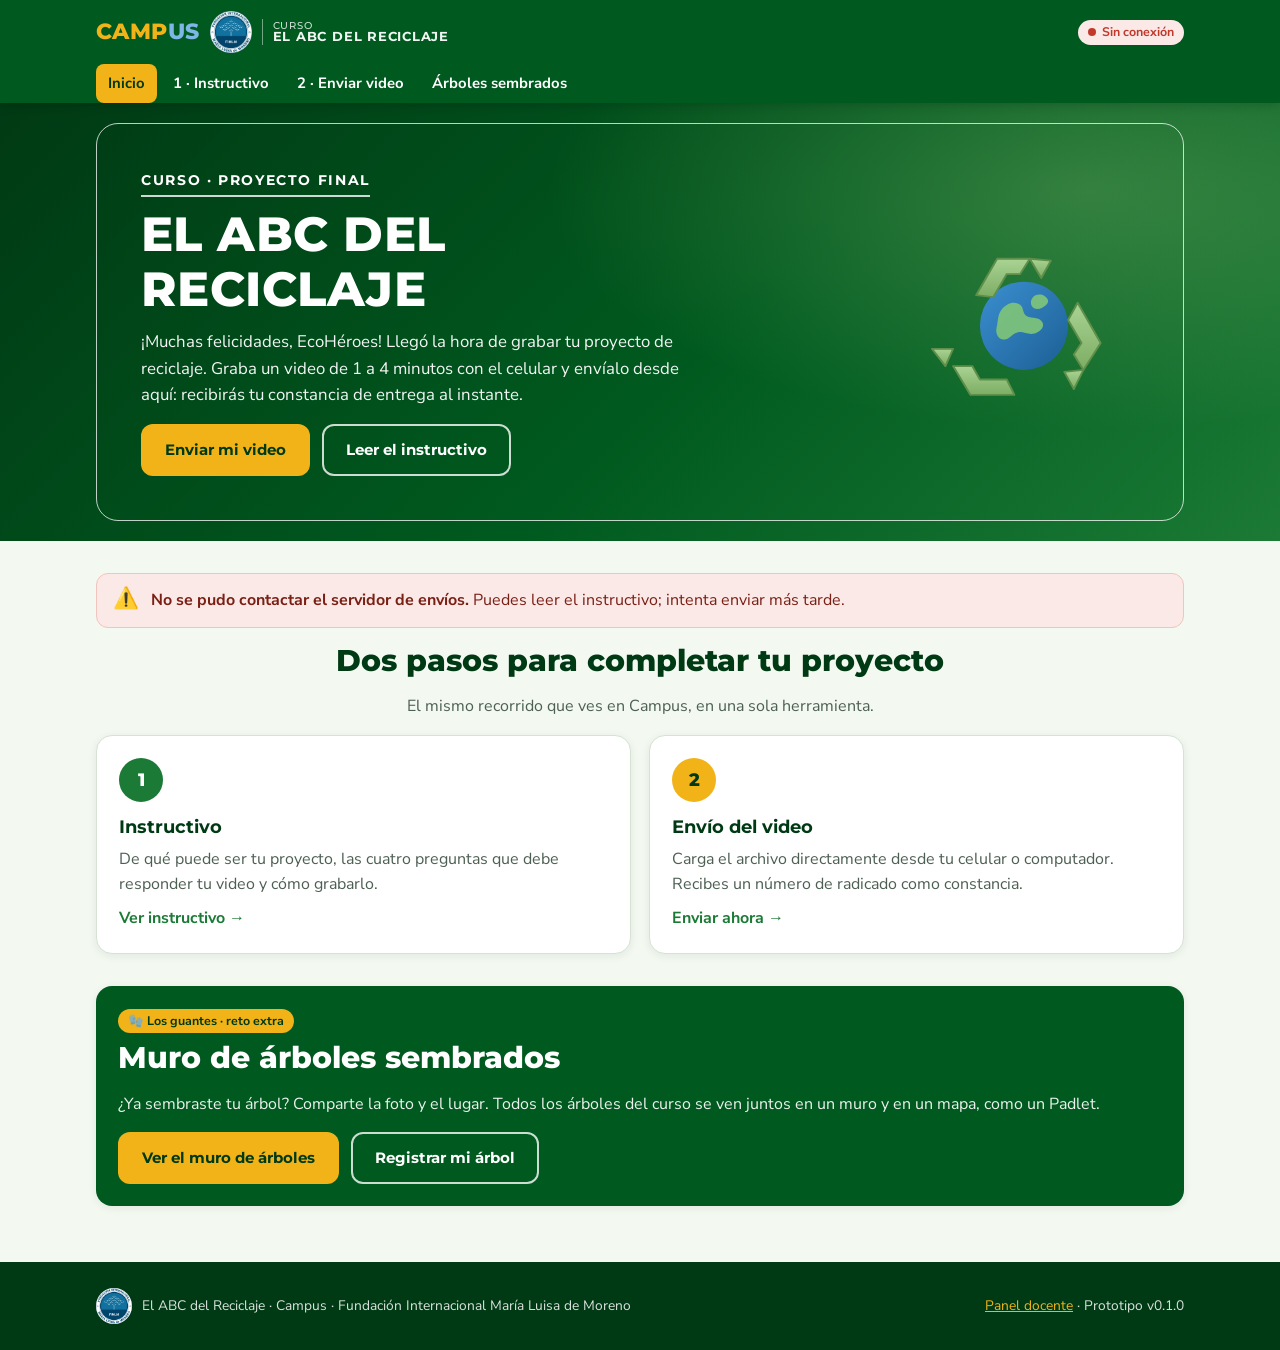
==== commit 98de4ac6: "Instructivo con el contenido oficial del curso (Paso 1: Instrucciones); video de 1 a 4 minutos Co-Au" ====
--- a/index.html
+++ b/index.html
@@ -22,7 +22,7 @@
           <div>
             <span class="heroe__sobretitulo">Curso · Proyecto final</span>
             <h1>El ABC del<br>Reciclaje</h1>
-            <p>Llegó el momento de mostrar lo aprendido. Graba tu video de 2 a 3 minutos y envíalo desde aquí: en menos de cinco minutos tendrás tu constancia de entrega.</p>
+            <p>¡Muchas felicidades, EcoHéroes! Llegó la hora de grabar tu proyecto de reciclaje. Graba un video de 1 a 4 minutos con el celular y envíalo desde aquí: recibirás tu constancia de entrega al instante.</p>
             <div class="heroe__acciones">
               <a class="btn btn--acento" href="envio.html">Enviar mi video</a>
               <a class="btn btn--contorno" href="instructivo.html">Leer el instructivo</a>
@@ -43,7 +43,7 @@
           <a class="tarjeta paso" href="instructivo.html">
             <span class="paso__numero">1</span>
             <h3>Instructivo</h3>
-            <p>Qué debe tener tu video, cómo grabarlo y qué necesitas tener a la mano antes de enviarlo.</p>
+            <p>De qué puede ser tu proyecto, las cuatro preguntas que debe responder tu video y cómo grabarlo.</p>
             <span class="paso__cta">Ver instructivo →</span>
           </a>
           <a class="tarjeta paso" href="envio.html">
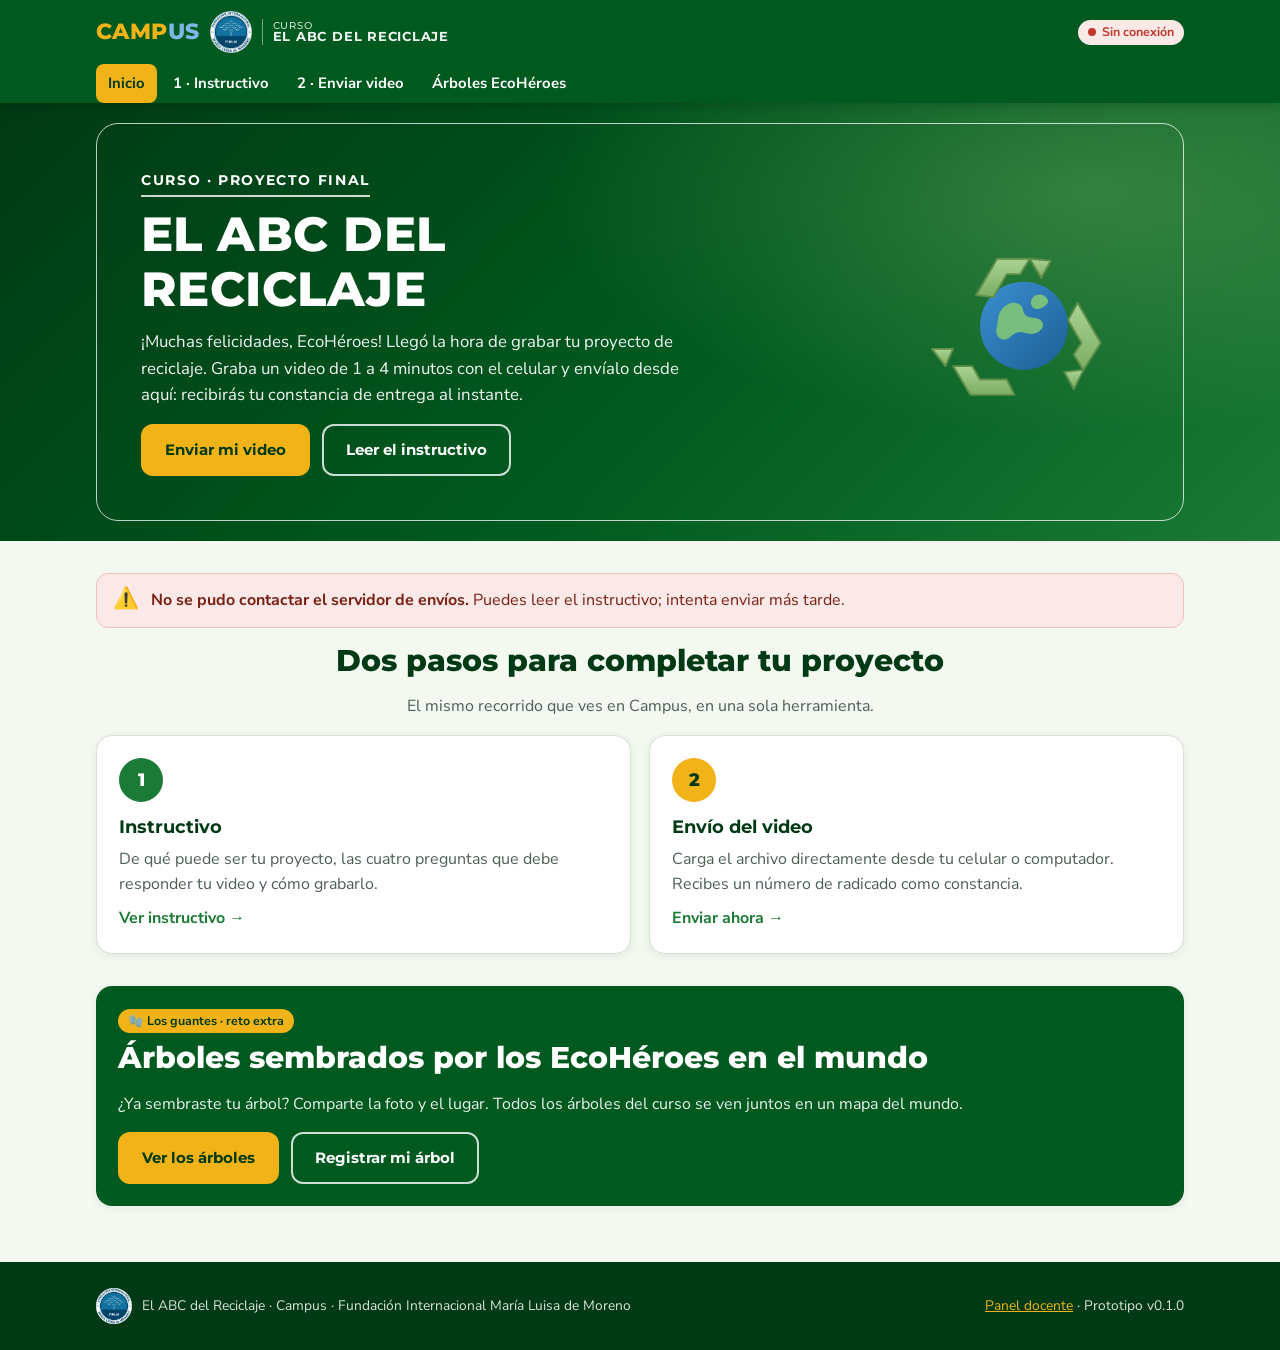
==== commit ae148963: "Ajustes de Sofía: nombre completo, especie del árbol y 'Árboles sembrados por los EcoHéroes en el mu" ====
--- a/index.html
+++ b/index.html
@@ -67,11 +67,11 @@
         <div class="tarjeta tarjeta--verde" style="display:grid;gap:16px;grid-template-columns:1fr;align-items:center">
           <div>
             <span class="chip chip--demo" style="margin-bottom:8px">🧤 Los guantes · reto extra</span>
-            <h2>Muro de árboles sembrados</h2>
-            <p style="margin:0;opacity:.92">¿Ya sembraste tu árbol? Comparte la foto y el lugar. Todos los árboles del curso se ven juntos en un muro y en un mapa, como un Padlet.</p>
+            <h2>Árboles sembrados por los EcoHéroes en el mundo</h2>
+            <p style="margin:0;opacity:.92">¿Ya sembraste tu árbol? Comparte la foto y el lugar. Todos los árboles del curso se ven juntos en un mapa del mundo.</p>
           </div>
           <div class="acciones">
-            <a class="btn btn--acento" href="arboles.html">Ver el muro de árboles</a>
+            <a class="btn btn--acento" href="arboles.html">Ver los árboles</a>
             <a class="btn btn--contorno" href="arboles.html#registrar">Registrar mi árbol</a>
           </div>
         </div>
--- a/assets/css/styles.css
+++ b/assets/css/styles.css
@@ -119,10 +119,14 @@
   .marca { gap: 8px; }
   .marca__wordmark { font-size: 1.1rem; }
   .marca__logo { width: 34px; height: 34px; }
-  .marca__curso { font-size: 0.66rem; }
+  .marca__curso { font-size: 0.62rem; max-width: 120px; }
   .chip { font-size: 0.72rem; padding: 3px 8px; white-space: nowrap; }
   .chip__largo { display: none; }
   .chip__corto { display: inline; }
+  .chip--ok, .chip--error { padding: 0; width: 12px; height: 12px; border-radius: 50%; justify-content: center; }
+  .chip--ok .chip__punto, .chip--error .chip__punto { width: 12px; height: 12px; }
+  .chip--ok .chip__corto, .chip--error .chip__corto { display: none; }
+  .cabecera__barra { gap: 8px; }
 }
 .marca__wordmark {
   font-family: var(--fuente-titulo); font-weight: 800; font-size: 1.35rem; letter-spacing: 0.02em; line-height: 1;
@@ -201,6 +205,15 @@
 .heroe p { font-size: 1.05rem; max-width: 56ch; opacity: 0.95; }
 .heroe__acciones { display: flex; flex-wrap: wrap; gap: 12px; margin-top: 8px; }
 .heroe__icono { width: min(230px, 50vw); margin: 0 auto; }
+@media (max-width: 640px) {
+  .heroe { padding: 12px 0; }
+  .heroe__marco { padding: 20px 16px; border-radius: 16px; gap: 16px; }
+  .heroe__acciones .btn { flex: 1 1 100%; }
+  .heroe__icono { width: 140px; }
+  .heroe p { font-size: 1rem; }
+  .contador { width: 100%; }
+  .contador__item { flex: 1 1 calc(50% - 7px); min-width: 0; padding: 10px 12px; }
+}
 @media (min-width: 780px) {
   .heroe__marco { grid-template-columns: 1.4fr 1fr; }
   .heroe__icono { margin: 0 0 0 auto; }
@@ -274,6 +287,7 @@
 .insignia__icono { font-size: 1.8rem; line-height: 1; margin-bottom: 6px; }
 .insignia strong { display: block; font-family: var(--fuente-titulo); font-size: 0.82rem; color: var(--verde-900); }
 .insignia span { font-size: 0.74rem; color: var(--texto-suave); line-height: 1.3; display: block; }
+@media (max-width: 400px) { .insignias { gap: 8px; } .insignia { padding: 10px 6px; } .insignia__icono { font-size: 1.5rem; } }
 
 /* --------------------------------------------------------------------------
    Formularios
@@ -382,6 +396,7 @@
 .arbol__cuerpo { padding: 12px; display: grid; gap: 4px; }
 .arbol__cuerpo strong { font-family: var(--fuente-titulo); font-size: 0.92rem; color: var(--verde-900); }
 .arbol__lugar { font-size: 0.8rem; color: var(--texto-suave); }
+.arbol__especie { font-size: 0.82rem; color: var(--verde-700); font-weight: 700; }
 .arbol__mensaje { font-size: 0.86rem; margin: 0; }
 .mapa { height: 380px; border-radius: var(--radio); overflow: hidden; border: 1px solid var(--borde); background: var(--verde-100); z-index: 0; }
 .contador { display: flex; flex-wrap: wrap; gap: 14px; }
@@ -394,12 +409,25 @@
    -------------------------------------------------------------------------- */
 .filtros { display: grid; gap: 12px; }
 @media (min-width: 720px) { .filtros { grid-template-columns: 2fr 1fr 1fr auto; align-items: end; } }
-.tabla-contenedor { overflow-x: auto; border-radius: 12px; border: 1px solid var(--borde); background: var(--blanco); }
+#panel > * { min-width: 0; }
+.tabla-contenedor { overflow-x: auto; border-radius: 12px; border: 1px solid var(--borde); background: var(--blanco); max-width: 100%; }
 table.tabla { width: 100%; border-collapse: collapse; font-size: 0.9rem; min-width: 760px; }
 .tabla th, .tabla td { padding: 10px 12px; text-align: left; border-bottom: 1px solid var(--borde); vertical-align: top; }
 .tabla th { background: var(--verde-50); font-family: var(--fuente-titulo); font-size: 0.78rem; text-transform: uppercase; letter-spacing: 0.04em; color: var(--verde-900); }
 .tabla tr:hover td { background: #fafcf9; }
 .tabla td .btn { white-space: nowrap; }
+@media (max-width: 720px) {
+  table.tabla { min-width: 0; display: block; }
+  .tabla thead { display: none; }
+  .tabla tbody, .tabla tr { display: block; }
+  .tabla tr { padding: 10px 12px; border-bottom: 1px solid var(--borde); }
+  .tabla tr:last-child { border-bottom: 0; }
+  .tabla td { display: flex; gap: 10px; padding: 5px 0; border: 0; align-items: flex-start; }
+  .tabla td::before { content: attr(data-etiqueta); flex: 0 0 92px; font-family: var(--fuente-titulo); font-size: 0.72rem; text-transform: uppercase; letter-spacing: 0.04em; color: var(--texto-suave); padding-top: 3px; }
+  .tabla td:not([data-etiqueta])::before { content: none; }
+  .tabla td > div.acciones { width: 100%; }
+  .tabla td > div.acciones .btn { flex: 1 1 auto; }
+}
 
 /* Modal */
 .modal { position: fixed; inset: 0; background: rgba(0, 30, 10, 0.55); display: grid; place-items: center; padding: 16px; z-index: 100; }
@@ -411,14 +439,16 @@
    Misceláneo
    -------------------------------------------------------------------------- */
 .lista-pasos { counter-reset: paso; list-style: none; padding: 0; margin: 0; display: grid; gap: 14px; }
-.lista-pasos li { position: relative; padding-left: 48px; }
-.lista-pasos li::before {
+.lista-pasos > li { position: relative; padding-left: 48px; }
+.lista-pasos > li::before {
   counter-increment: paso; content: counter(paso);
   position: absolute; left: 0; top: 0; width: 34px; height: 34px; border-radius: 50%;
   background: var(--amarillo); color: var(--verde-900); font-family: var(--fuente-titulo); font-weight: 800;
   display: grid; place-items: center;
 }
-.lista-pasos li strong { display: block; color: var(--verde-900); }
+.lista-pasos > li > strong { display: block; color: var(--verde-900); }
+.lista-pasos .lista-check li { padding-left: 28px; }
+.lista-pasos .lista-check li::before { content: "✔"; position: absolute; left: 0; top: 0; width: auto; height: auto; border-radius: 0; background: none; color: var(--verde-500); font-weight: 800; display: block; }
 .lista-check { list-style: none; padding: 0; margin: 0; display: grid; gap: 8px; }
 .lista-check li { padding-left: 28px; position: relative; }
 .lista-check li::before { content: "✔"; position: absolute; left: 0; color: var(--verde-500); font-weight: 800; }
@@ -431,6 +461,15 @@
 .detalle[open] summary { border-bottom: 1px solid var(--borde); }
 .detalle__cuerpo { padding: 14px 16px; }
 .acciones { display: flex; flex-wrap: wrap; gap: 12px; align-items: center; }
+@media (max-width: 520px) {
+  .formulario > .acciones > .btn, .tarjeta--verde .acciones .btn, .filtros .acciones .btn { flex: 1 1 100%; }
+  .formulario > .acciones > .texto-suave { flex-basis: 100%; }
+  .opciones { grid-template-columns: 1fr; }
+  .opcion { flex-direction: row; justify-content: center; gap: 8px; }
+  .tarjeta { padding: 18px 14px; }
+  .seccion { padding: 22px 0; }
+  .confirmacion .acciones .btn { flex: 1 1 100%; }
+}
 .texto-suave { color: var(--texto-suave); }
 .texto-centro { text-align: center; }
 .mt-0 { margin-top: 0; } .mt-1 { margin-top: 8px; } .mt-2 { margin-top: 16px; } .mt-3 { margin-top: 24px; }
